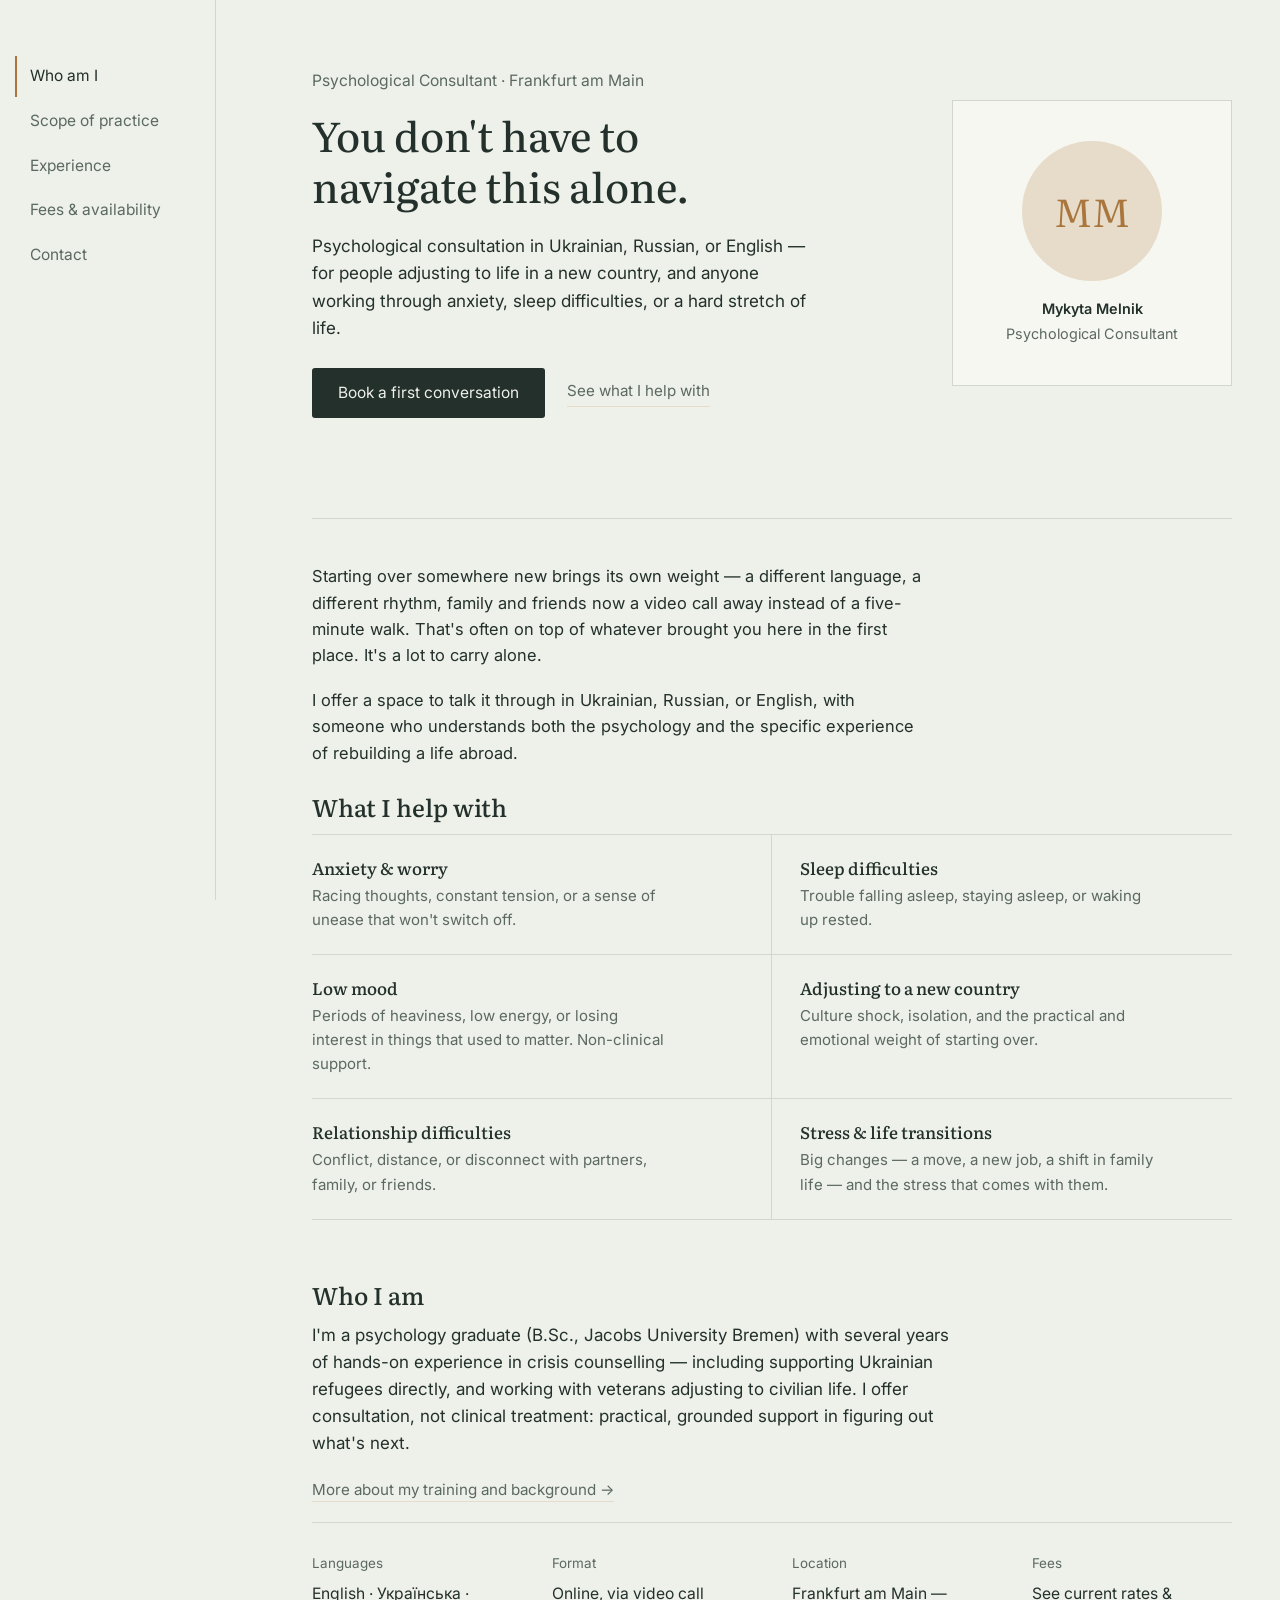
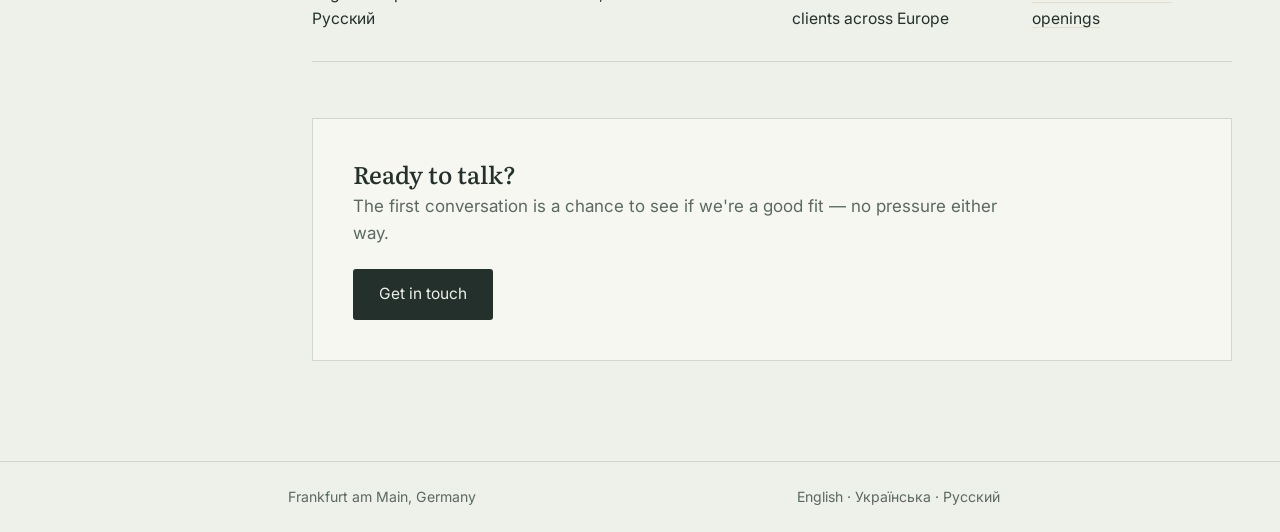
==== index.html @ dd7a92bf "Add files via upload" ====
<!DOCTYPE html>
<html lang="en">
<head>
<meta charset="UTF-8">
<meta name="viewport" content="width=device-width, initial-scale=1.0">
<title>Mykyta Melnik — Psychological Consultant</title>
<meta name="description" content="Mykyta Melnik, psychological consultant in Frankfurt am Main, offering consultation in Ukrainian, Russian, and English for people adjusting to life abroad, anxiety, sleep difficulties, low mood, and relationship challenges.">
<link rel="preconnect" href="https://fonts.googleapis.com">
<link href="https://fonts.googleapis.com/css2?family=Literata:wght@400;500;600&family=Inter:wght@400;500;600&display=swap&subset=cyrillic" rel="stylesheet">
<link rel="stylesheet" href="style.css">
</head>
<body>

<nav class="sidebar" aria-label="Main">
  <a href="index.html" aria-current="page">Who am I</a>
  <a href="scope.html">Scope of practice</a>
  <a href="experience.html">Experience</a>
  <a href="fees-availability.html">Fees &amp; availability</a>
  <a href="contact.html">Contact</a>
</nav>

<main>

  <section class="hero-section">
    <div class="hero-text">
      <p class="eyebrow">Psychological Consultant &middot; Frankfurt am Main</p>
      <h1>You don't have to navigate this alone.</h1>
      <p class="lede">Psychological consultation in Ukrainian, Russian, or English — for people adjusting to life in a new country, and anyone working through anxiety, sleep difficulties, or a hard stretch of life.</p>
      <div class="hero-cta-row">
        <a class="btn-primary" href="contact.html">Book a first conversation</a>
        <a class="link-quiet" href="scope.html">See what I help with</a>
      </div>
    </div>
    <div class="hero-visual">
      <div class="avatar-placeholder" aria-hidden="true">MM</div>
      <p class="visual-caption"><strong>Mykyta Melnik</strong>Psychological Consultant</p>
    </div>
  </section>

  <hr class="rule">

  <section class="bridge prose">
    <p>Starting over somewhere new brings its own weight — a different language, a different rhythm, family and friends now a video call away instead of a five-minute walk. That's often on top of whatever brought you here in the first place. It's a lot to carry alone.</p>
    <p>I offer a space to talk it through in Ukrainian, Russian, or English, with someone who understands both the psychology and the specific experience of rebuilding a life abroad.</p>
  </section>

  <h2>What I help with</h2>
  <div class="specialty-grid">
    <div class="specialty-item">
      <h3>Anxiety &amp; worry</h3>
      <p>Racing thoughts, constant tension, or a sense of unease that won't switch off.</p>
    </div>
    <div class="specialty-item">
      <h3>Sleep difficulties</h3>
      <p>Trouble falling asleep, staying asleep, or waking up rested.</p>
    </div>
    <div class="specialty-item">
      <h3>Low mood</h3>
      <p>Periods of heaviness, low energy, or losing interest in things that used to matter. Non-clinical support.</p>
    </div>
    <div class="specialty-item">
      <h3>Adjusting to a new country</h3>
      <p>Culture shock, isolation, and the practical and emotional weight of starting over.</p>
    </div>
    <div class="specialty-item">
      <h3>Relationship difficulties</h3>
      <p>Conflict, distance, or disconnect with partners, family, or friends.</p>
    </div>
    <div class="specialty-item">
      <h3>Stress &amp; life transitions</h3>
      <p>Big changes — a move, a new job, a shift in family life — and the stress that comes with them.</p>
    </div>
  </div>

  <section class="prose">
    <h2>Who I am</h2>
    <p>I'm a psychology graduate (B.Sc., Jacobs University Bremen) with several years of hands-on experience in crisis counselling — including supporting Ukrainian refugees directly, and working with veterans adjusting to civilian life. I offer consultation, not clinical treatment: practical, grounded support in figuring out what's next.</p>
    <p><a class="link-quiet" href="experience.html">More about my training and background &rarr;</a></p>
  </section>

  <div class="facts-strip">
    <div class="fact">
      <div class="fact-label">Languages</div>
      <div class="fact-value">English &middot; Українська &middot; Русский</div>
    </div>
    <div class="fact">
      <div class="fact-label">Format</div>
      <div class="fact-value">Online, via video call</div>
    </div>
    <div class="fact">
      <div class="fact-label">Location</div>
      <div class="fact-value">Frankfurt am Main — clients across Europe</div>
    </div>
    <div class="fact">
      <div class="fact-label">Fees</div>
      <div class="fact-value"><a href="fees-availability.html">See current rates &amp; openings</a></div>
    </div>
  </div>

  <div class="cta-banner">
    <div>
      <h2>Ready to talk?</h2>
      <p>The first conversation is a chance to see if we're a good fit — no pressure either way.</p>
    </div>
    <a class="btn-primary" href="contact.html">Get in touch</a>
  </div>

</main>

<footer class="site">
  <div class="wrap">
    <span>Frankfurt am Main, Germany</span>
    <span>English &middot; Українська &middot; Русский</span>
  </div>
</footer>

</body>
</html>
---- style.css ----
:root {
  --bg: #EEF0EA;
  --surface: #F7F7F2;
  --ink: #23302B;
  --ink-muted: #5B6961;
  --accent: #A9763D;
  --accent-soft: #E7DCC9;
  --rule: #D2D6CB;
  --max: 680px;
}

* { box-sizing: border-box; }

html { scroll-behavior: smooth; }

@media (prefers-reduced-motion: reduce) {
  html { scroll-behavior: auto; }
  * { animation: none !important; transition: none !important; }
}

body {
  margin: 0;
  background: var(--bg);
  color: var(--ink);
  font-family: 'Inter', -apple-system, BlinkMacSystemFont, sans-serif;
  font-size: 17px;
  line-height: 1.6;
  -webkit-font-smoothing: antialiased;
}

h1, h2, h3 {
  font-family: 'Literata', Georgia, serif;
  font-weight: 500;
  line-height: 1.25;
  margin: 0 0 0.5em;
  color: var(--ink);
}

h1 { font-size: 2.1rem; font-weight: 460; }
h2 { font-size: 1.5rem; }
h3 { font-size: 1.15rem; }

p { margin: 0 0 1.1em; max-width: 62ch; }

a {
  color: var(--accent);
  text-decoration: underline;
  text-decoration-color: var(--accent-soft);
  text-underline-offset: 3px;
}
a:hover { text-decoration-color: var(--accent); }

a:focus-visible, button:focus-visible, input:focus-visible, textarea:focus-visible {
  outline: 2px solid var(--accent);
  outline-offset: 3px;
}

.wrap {
  max-width: var(--max);
  margin: 0 auto;
  padding: 0 24px;
}

/* ---------- Sidebar navigation ---------- */

.sidebar {
  position: fixed;
  top: 0;
  left: 0;
  bottom: 0;
  width: 216px;
  padding: 56px 28px;
  border-right: 1px solid var(--rule);
  display: flex;
  flex-direction: column;
  gap: 4px;
  animation: sidebar-in 0.5s ease-out;
}

@keyframes sidebar-in {
  from { opacity: 0; transform: translateX(-6px); }
  to { opacity: 1; transform: translateX(0); }
}

.sidebar a {
  color: var(--ink-muted);
  text-decoration: none;
  font-size: 0.97rem;
  padding: 8px 0 8px 13px;
  margin-left: -13px;
  border-left: 2px solid transparent;
  transition: color 0.2s ease, border-color 0.2s ease, padding-left 0.2s ease;
}
.sidebar a:hover { color: var(--ink); padding-left: 17px; }
.sidebar a[aria-current="page"] { color: var(--ink); border-left-color: var(--accent); }

/* ---------- Page shell ---------- */

main {
  margin-left: 264px;
  max-width: 1040px;
  padding: 0 48px 64px;
}

.prose { max-width: 640px; }

@media (max-width: 780px) {
  .sidebar {
    position: static;
    width: auto;
    flex-direction: row;
    flex-wrap: wrap;
    gap: 2px 18px;
    border-right: none;
    border-bottom: 1px solid var(--rule);
    padding: 20px 24px;
    animation: none;
  }
  main { margin-left: 0; padding: 0 24px 48px; }
  footer.site .wrap { margin-left: 0; }
}

/* ---------- Avatar placeholder ---------- */

.avatar-placeholder {
  border-radius: 50%;
  background: var(--accent-soft);
  color: var(--accent);
  display: flex;
  align-items: center;
  justify-content: center;
  font-family: 'Literata', serif;
  flex-shrink: 0;
}

/* ---------- Hero (homepage) ---------- */

.hero-section {
  display: flex;
  gap: 56px;
  align-items: center;
  padding: 68px 0 60px;
  flex-wrap: wrap;
}
.hero-text { flex: 1 1 420px; min-width: 280px; }
.hero-text h1 { font-size: clamp(1.9rem, 3.2vw, 2.7rem); max-width: 17ch; }
.hero-text p.lede { font-size: 1.07rem; max-width: 46ch; }

.hero-visual {
  flex: 0 0 280px;
  display: flex;
  flex-direction: column;
  align-items: center;
  gap: 16px;
  background: var(--surface);
  border: 1px solid var(--rule);
  padding: 40px 24px;
}
.hero-visual .avatar-placeholder { width: 140px; height: 140px; font-size: 2.4rem; }
.hero-visual .visual-caption { text-align: center; font-size: 0.9rem; color: var(--ink-muted); margin: 0; }
.hero-visual .visual-caption strong { color: var(--ink); display: block; font-weight: 600; margin-bottom: 2px; }

.hero-cta-row { display: flex; gap: 22px; align-items: center; flex-wrap: wrap; margin-top: 26px; }

.eyebrow { color: var(--ink-muted); font-size: 0.98rem; margin: 0 0 16px; }
.location-line { color: var(--ink-muted); font-size: 0.95rem; margin: -6px 0 28px; }

@media (max-width: 780px) {
  .hero-section { padding: 36px 0 28px; gap: 32px; }
  .hero-visual { flex: 0 0 auto; width: 100%; max-width: 260px; margin: 0 auto; }
}

/* ---------- Buttons ---------- */

.btn-primary {
  display: inline-block;
  background: var(--ink);
  color: var(--bg);
  text-decoration: none;
  padding: 13px 26px;
  border-radius: 3px;
  font-size: 0.97rem;
  transition: background 0.2s ease;
}
.btn-primary:hover { background: var(--accent); }

.link-quiet {
  color: var(--ink-muted);
  text-decoration: none;
  font-size: 0.95rem;
  border-bottom: 1px solid var(--accent-soft);
  padding-bottom: 2px;
  transition: color 0.2s ease, border-color 0.2s ease;
}
.link-quiet:hover { color: var(--ink); border-color: var(--accent); }

/* ---------- Sections ---------- */

hr.rule { border: none; border-top: 1px solid var(--rule); margin: 40px 0; }

.bridge { padding: 4px 0 8px; }
.bridge p { font-size: 1.03rem; }

.specialty-grid {
  display: grid;
  grid-template-columns: repeat(2, 1fr);
  border-top: 1px solid var(--rule);
  margin: 12px 0 60px;
}
.specialty-item {
  padding: 22px 28px 22px 0;
  border-bottom: 1px solid var(--rule);
}
.specialty-item:nth-child(odd) { border-right: 1px solid var(--rule); padding-right: 28px; }
.specialty-item:nth-child(even) { padding-left: 28px; }
.specialty-item h3 { font-size: 1.05rem; margin-bottom: 6px; }
.specialty-item p { font-size: 0.94rem; color: var(--ink-muted); margin-bottom: 0; max-width: 40ch; }

@media (max-width: 640px) {
  .specialty-grid { grid-template-columns: 1fr; }
  .specialty-item:nth-child(odd) { border-right: none; padding-right: 0; }
  .specialty-item:nth-child(even) { padding-left: 0; }
}

.facts-strip {
  display: flex;
  gap: 40px;
  flex-wrap: wrap;
  padding: 30px 0;
  border-top: 1px solid var(--rule);
  border-bottom: 1px solid var(--rule);
  margin: 8px 0 56px;
}
.facts-strip .fact { flex: 1 1 160px; }
.facts-strip .fact-label { color: var(--ink-muted); font-size: 0.84rem; margin-bottom: 6px; }
.facts-strip .fact-value { font-size: 0.98rem; }
.facts-strip .fact-value a { color: var(--ink); text-decoration-color: var(--accent-soft); }

.cta-banner {
  background: var(--surface);
  border: 1px solid var(--rule);
  padding: 40px;
  margin: 8px 0 16px;
  display: flex;
  justify-content: space-between;
  align-items: center;
  flex-wrap: wrap;
  gap: 22px;
}
.cta-banner h2 { margin-bottom: 4px; }
.cta-banner p { margin-bottom: 0; color: var(--ink-muted); }

@media (max-width: 560px) {
  .specialty-item, .specialty-item:nth-child(odd), .specialty-item:nth-child(even) { padding: 18px 0; }
  .cta-banner { padding: 28px; }
}

/* ---------- Lists ---------- */

ul.plain, ol.plain { padding-left: 0; list-style: none; margin: 0 0 1.1em; }
ul.plain li, ol.plain li { padding-left: 1.1em; position: relative; margin-bottom: 0.55em; }
ul.plain li::before { content: "\2013"; position: absolute; left: 0; color: var(--accent); }

.explore-list { margin: 0; padding: 0; list-style: none; max-width: 640px; }
.explore-list li { border-top: 1px solid var(--rule); }
.explore-list li:last-child { border-bottom: 1px solid var(--rule); }
.explore-list a {
  display: flex; justify-content: space-between; align-items: baseline;
  gap: 16px; padding: 16px 2px; text-decoration: none; color: var(--ink);
}
.explore-list a:hover .explore-title { text-decoration: underline; text-decoration-color: var(--accent); }
.explore-title { font-family: 'Literata', serif; font-size: 1.05rem; }
.explore-desc { color: var(--ink-muted); font-size: 0.92rem; text-align: right; }

/* ---------- Entries (experience page) ---------- */

.entry { margin-bottom: 34px; max-width: 640px; }
.entry .role { font-weight: 600; margin-bottom: 2px; }
.entry .org-dates { color: var(--ink-muted); font-size: 0.92rem; margin-bottom: 10px; }

/* ---------- Note box ---------- */

.note-box { background: var(--surface); border-left: 3px solid var(--accent); padding: 18px 22px; margin: 28px 0; max-width: 640px; }
.note-box p:last-child { margin-bottom: 0; }

.placeholder-tag {
  display: inline-block; font-size: 0.78rem; color: var(--accent);
  border: 1px solid var(--accent-soft); border-radius: 3px; padding: 1px 7px;
  margin-left: 8px; vertical-align: middle;
}

/* ---------- Contact form ---------- */

form.contact-form { margin-top: 24px; display: flex; flex-direction: column; gap: 16px; max-width: 440px; }
form.contact-form label { display: flex; flex-direction: column; gap: 6px; font-size: 0.92rem; color: var(--ink-muted); }
form.contact-form input, form.contact-form textarea {
  font: inherit; color: var(--ink); background: var(--surface);
  border: 1px solid var(--rule); border-radius: 3px; padding: 10px 12px;
}
form.contact-form textarea { resize: vertical; min-height: 120px; }

button.submit {
  align-self: flex-start; font: inherit; font-size: 0.95rem;
  background: var(--ink); color: var(--bg); border: none; border-radius: 3px;
  padding: 11px 22px; cursor: pointer; transition: background 0.2s ease;
}
button.submit:hover { background: var(--accent); }

/* ---------- Next-step link (page-to-page flow) ---------- */

.next-step {
  display: flex; justify-content: space-between; align-items: center;
  border-top: 1px solid var(--rule); border-bottom: 1px solid var(--rule);
  padding: 20px 2px; margin: 48px 0 8px; max-width: 640px;
  text-decoration: none; color: var(--ink);
  transition: padding 0.2s ease;
}
.next-step:hover { padding-left: 6px; }
.next-step .next-copy { display: flex; flex-direction: column; }
.next-step .next-label { color: var(--ink-muted); font-size: 0.83rem; margin-bottom: 4px; }
.next-step .next-title { font-family: 'Literata', serif; font-size: 1.05rem; }
.next-step .next-arrow { color: var(--accent); font-size: 1.3rem; flex-shrink: 0; margin-left: 16px; }

/* ---------- Footer ---------- */

footer.site { border-top: 1px solid var(--rule); margin-top: 20px; }
footer.site .wrap {
  max-width: 760px; margin-left: 264px; padding: 24px;
  color: var(--ink-muted); font-size: 0.88rem;
  display: flex; justify-content: space-between; flex-wrap: wrap; gap: 8px 24px;
}

@media (max-width: 560px) {
  h1 { font-size: 1.7rem; }
  .explore-list a { flex-direction: column; gap: 2px; }
  .explore-desc { text-align: left; }
}
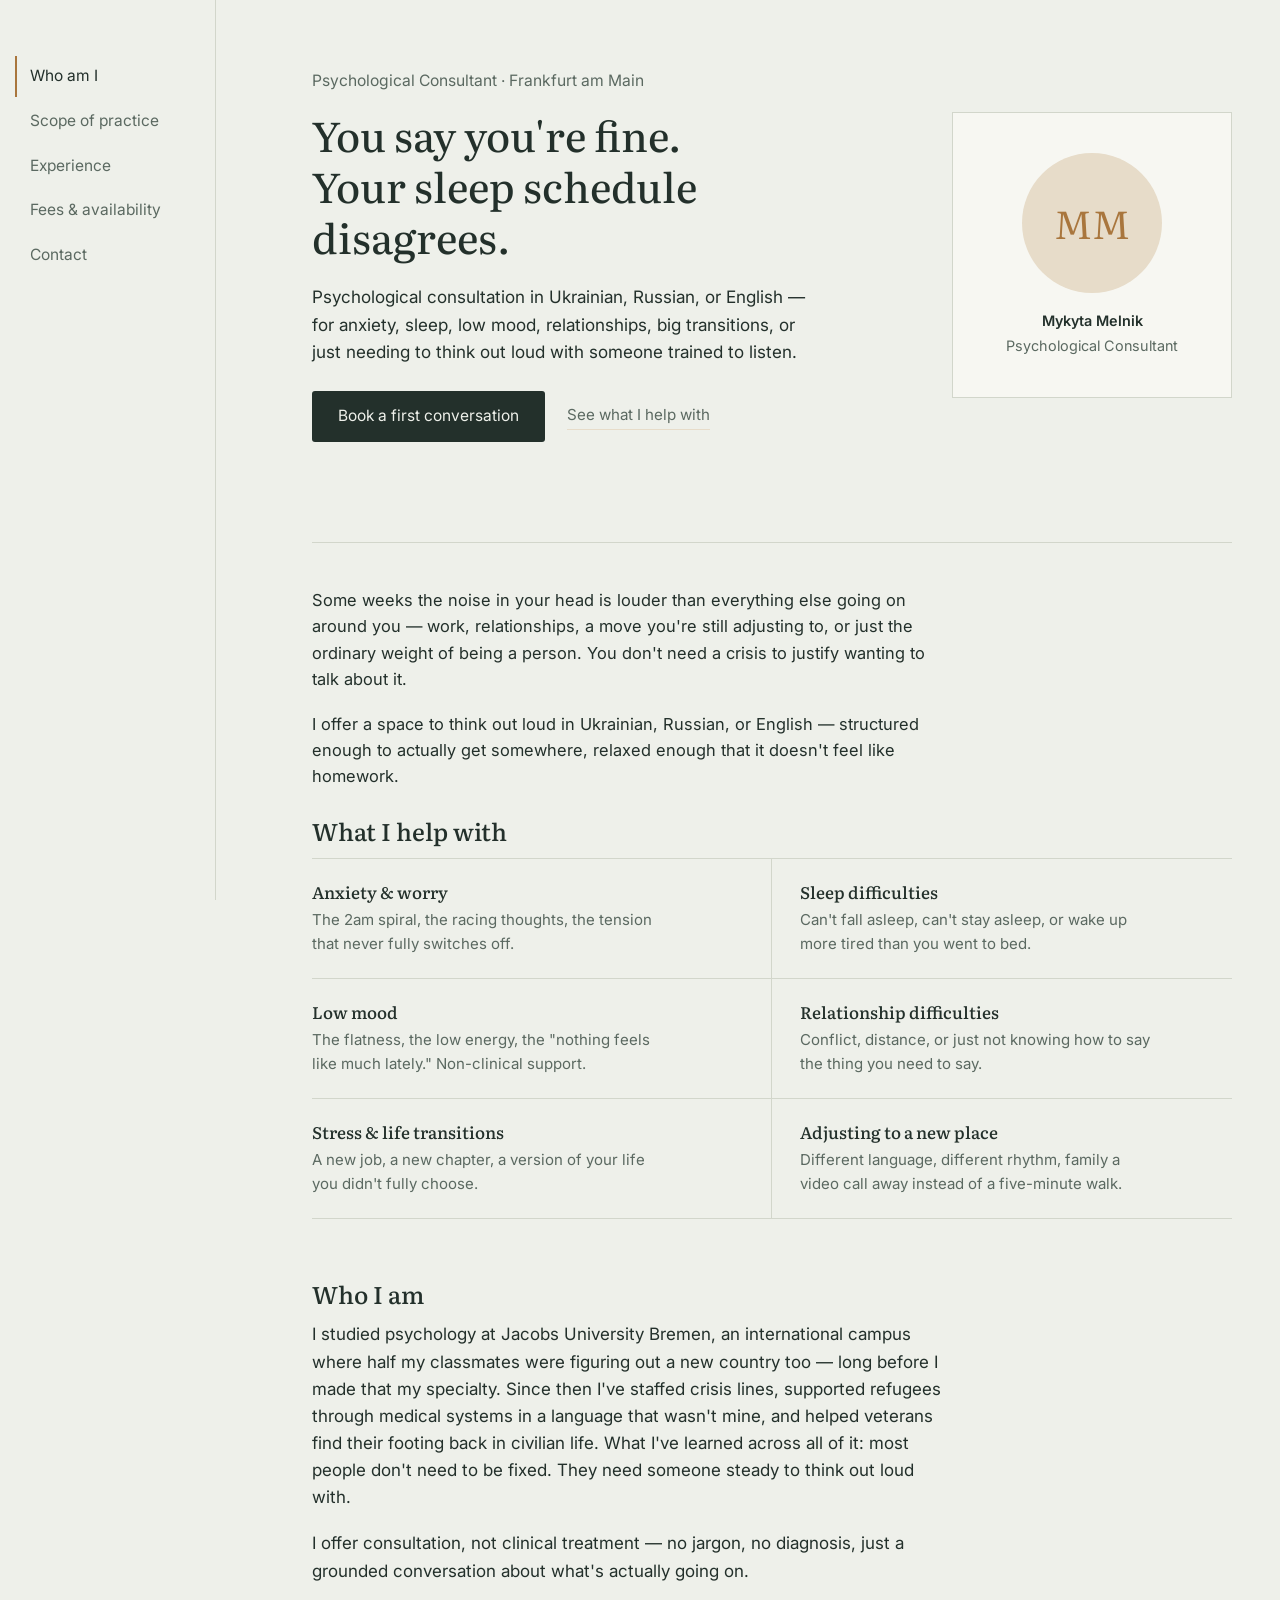
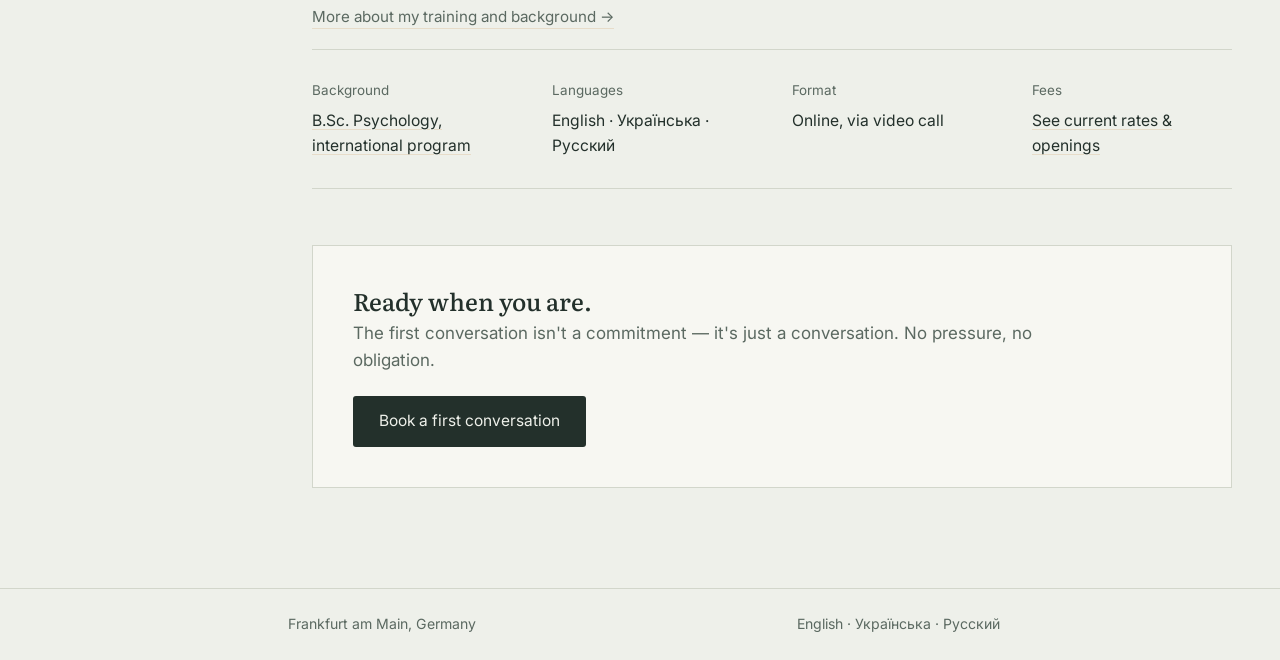
==== commit 607dab42: "Add files via upload" ====
--- a/index.html
+++ b/index.html
@@ -4,7 +4,7 @@
 <meta charset="UTF-8">
 <meta name="viewport" content="width=device-width, initial-scale=1.0">
 <title>Mykyta Melnik — Psychological Consultant</title>
-<meta name="description" content="Mykyta Melnik, psychological consultant in Frankfurt am Main, offering consultation in Ukrainian, Russian, and English for people adjusting to life abroad, anxiety, sleep difficulties, low mood, and relationship challenges.">
+<meta name="description" content="Mykyta Melnik, psychological consultant in Frankfurt am Main, offering consultation in Ukrainian, Russian, and English for anxiety, sleep difficulties, low mood, relationship challenges, and life transitions.">
 <link rel="preconnect" href="https://fonts.googleapis.com">
 <link href="https://fonts.googleapis.com/css2?family=Literata:wght@400;500;600&family=Inter:wght@400;500;600&display=swap&subset=cyrillic" rel="stylesheet">
 <link rel="stylesheet" href="style.css">
@@ -24,8 +24,8 @@
   <section class="hero-section">
     <div class="hero-text">
       <p class="eyebrow">Psychological Consultant &middot; Frankfurt am Main</p>
-      <h1>You don't have to navigate this alone.</h1>
-      <p class="lede">Psychological consultation in Ukrainian, Russian, or English — for people adjusting to life in a new country, and anyone working through anxiety, sleep difficulties, or a hard stretch of life.</p>
+      <h1>You say you're fine. Your sleep schedule disagrees.</h1>
+      <p class="lede">Psychological consultation in Ukrainian, Russian, or English — for anxiety, sleep, low mood, relationships, big transitions, or just needing to think out loud with someone trained to listen.</p>
       <div class="hero-cta-row">
         <a class="btn-primary" href="contact.html">Book a first conversation</a>
         <a class="link-quiet" href="scope.html">See what I help with</a>
@@ -40,45 +40,50 @@
   <hr class="rule">
 
   <section class="bridge prose">
-    <p>Starting over somewhere new brings its own weight — a different language, a different rhythm, family and friends now a video call away instead of a five-minute walk. That's often on top of whatever brought you here in the first place. It's a lot to carry alone.</p>
-    <p>I offer a space to talk it through in Ukrainian, Russian, or English, with someone who understands both the psychology and the specific experience of rebuilding a life abroad.</p>
+    <p>Some weeks the noise in your head is louder than everything else going on around you — work, relationships, a move you're still adjusting to, or just the ordinary weight of being a person. You don't need a crisis to justify wanting to talk about it.</p>
+    <p>I offer a space to think out loud in Ukrainian, Russian, or English — structured enough to actually get somewhere, relaxed enough that it doesn't feel like homework.</p>
   </section>
 
   <h2>What I help with</h2>
   <div class="specialty-grid">
     <div class="specialty-item">
       <h3>Anxiety &amp; worry</h3>
-      <p>Racing thoughts, constant tension, or a sense of unease that won't switch off.</p>
+      <p>The 2am spiral, the racing thoughts, the tension that never fully switches off.</p>
     </div>
     <div class="specialty-item">
       <h3>Sleep difficulties</h3>
-      <p>Trouble falling asleep, staying asleep, or waking up rested.</p>
+      <p>Can't fall asleep, can't stay asleep, or wake up more tired than you went to bed.</p>
     </div>
     <div class="specialty-item">
       <h3>Low mood</h3>
-      <p>Periods of heaviness, low energy, or losing interest in things that used to matter. Non-clinical support.</p>
-    </div>
-    <div class="specialty-item">
-      <h3>Adjusting to a new country</h3>
-      <p>Culture shock, isolation, and the practical and emotional weight of starting over.</p>
+      <p>The flatness, the low energy, the "nothing feels like much lately." Non-clinical support.</p>
     </div>
     <div class="specialty-item">
       <h3>Relationship difficulties</h3>
-      <p>Conflict, distance, or disconnect with partners, family, or friends.</p>
+      <p>Conflict, distance, or just not knowing how to say the thing you need to say.</p>
     </div>
     <div class="specialty-item">
       <h3>Stress &amp; life transitions</h3>
-      <p>Big changes — a move, a new job, a shift in family life — and the stress that comes with them.</p>
+      <p>A new job, a new chapter, a version of your life you didn't fully choose.</p>
+    </div>
+    <div class="specialty-item">
+      <h3>Adjusting to a new place</h3>
+      <p>Different language, different rhythm, family a video call away instead of a five-minute walk.</p>
     </div>
   </div>
 
   <section class="prose">
     <h2>Who I am</h2>
-    <p>I'm a psychology graduate (B.Sc., Jacobs University Bremen) with several years of hands-on experience in crisis counselling — including supporting Ukrainian refugees directly, and working with veterans adjusting to civilian life. I offer consultation, not clinical treatment: practical, grounded support in figuring out what's next.</p>
+    <p>I studied psychology at Jacobs University Bremen, an international campus where half my classmates were figuring out a new country too — long before I made that my specialty. Since then I've staffed crisis lines, supported refugees through medical systems in a language that wasn't mine, and helped veterans find their footing back in civilian life. What I've learned across all of it: most people don't need to be fixed. They need someone steady to think out loud with.</p>
+    <p>I offer consultation, not clinical treatment — no jargon, no diagnosis, just a grounded conversation about what's actually going on.</p>
     <p><a class="link-quiet" href="experience.html">More about my training and background &rarr;</a></p>
   </section>
 
   <div class="facts-strip">
+    <div class="fact">
+      <div class="fact-label">Background</div>
+      <div class="fact-value"><a href="experience.html">B.Sc. Psychology, international program</a></div>
+    </div>
     <div class="fact">
       <div class="fact-label">Languages</div>
       <div class="fact-value">English &middot; Українська &middot; Русский</div>
@@ -88,10 +93,6 @@
       <div class="fact-value">Online, via video call</div>
     </div>
     <div class="fact">
-      <div class="fact-label">Location</div>
-      <div class="fact-value">Frankfurt am Main — clients across Europe</div>
-    </div>
-    <div class="fact">
       <div class="fact-label">Fees</div>
       <div class="fact-value"><a href="fees-availability.html">See current rates &amp; openings</a></div>
     </div>
@@ -99,10 +100,10 @@
 
   <div class="cta-banner">
     <div>
-      <h2>Ready to talk?</h2>
-      <p>The first conversation is a chance to see if we're a good fit — no pressure either way.</p>
+      <h2>Ready when you are.</h2>
+      <p>The first conversation isn't a commitment — it's just a conversation. No pressure, no obligation.</p>
     </div>
-    <a class="btn-primary" href="contact.html">Get in touch</a>
+    <a class="btn-primary" href="contact.html">Book a first conversation</a>
   </div>
 
 </main>
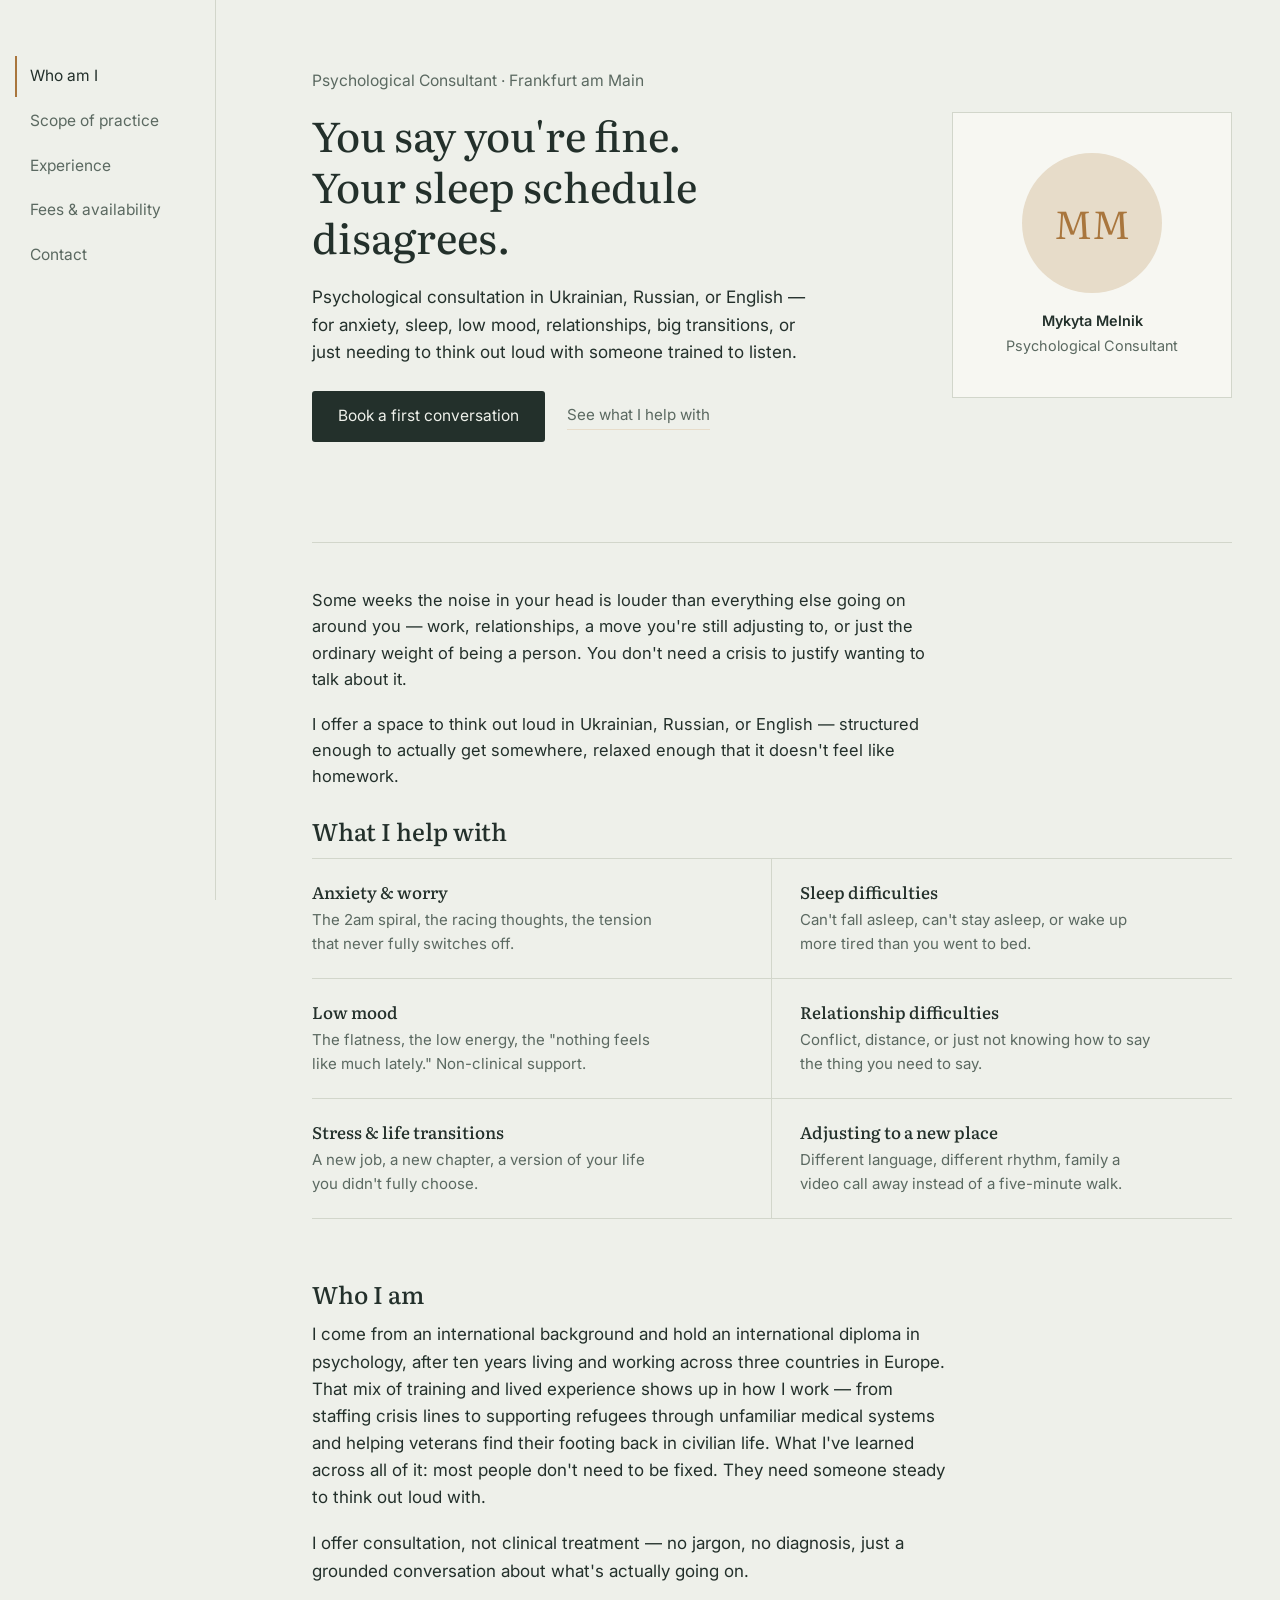
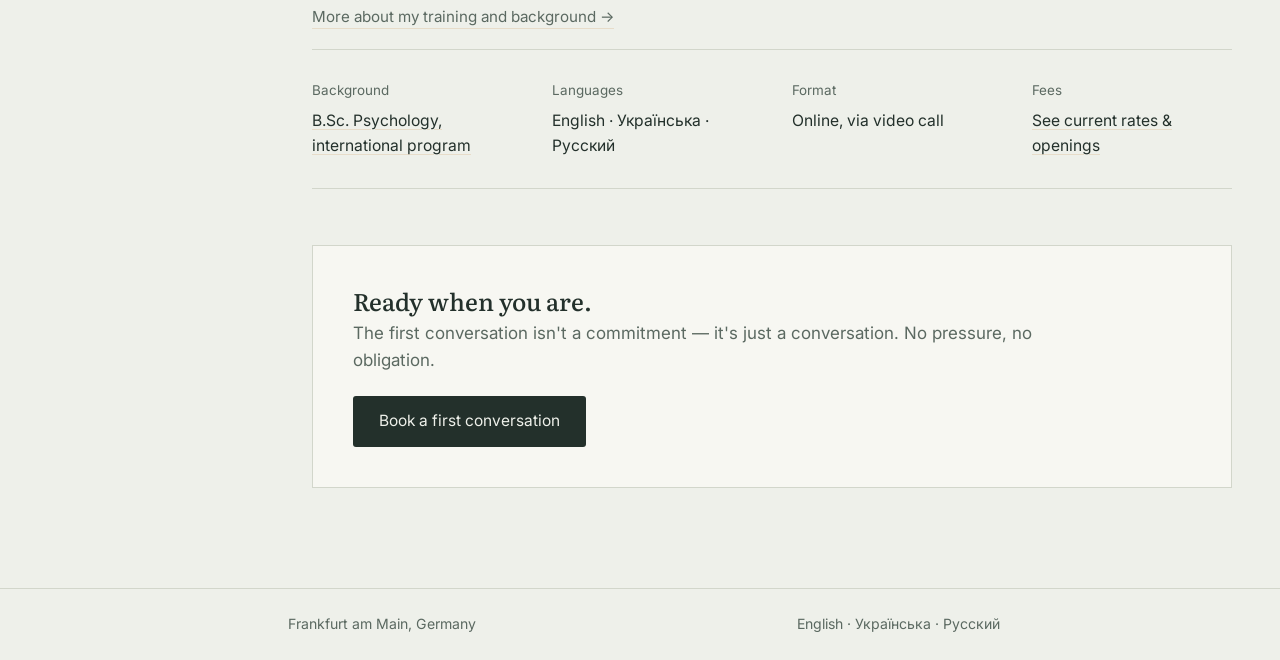
==== commit 984c2221: "Add files via upload" ====
--- a/index.html
+++ b/index.html
@@ -74,7 +74,7 @@
 
   <section class="prose">
     <h2>Who I am</h2>
-    <p>I studied psychology at Jacobs University Bremen, an international campus where half my classmates were figuring out a new country too — long before I made that my specialty. Since then I've staffed crisis lines, supported refugees through medical systems in a language that wasn't mine, and helped veterans find their footing back in civilian life. What I've learned across all of it: most people don't need to be fixed. They need someone steady to think out loud with.</p>
+    <p>I come from an international background and hold an international diploma in psychology, after ten years living and working across three countries in Europe. That mix of training and lived experience shows up in how I work — from staffing crisis lines to supporting refugees through unfamiliar medical systems and helping veterans find their footing back in civilian life. What I've learned across all of it: most people don't need to be fixed. They need someone steady to think out loud with.</p>
     <p>I offer consultation, not clinical treatment — no jargon, no diagnosis, just a grounded conversation about what's actually going on.</p>
     <p><a class="link-quiet" href="experience.html">More about my training and background &rarr;</a></p>
   </section>
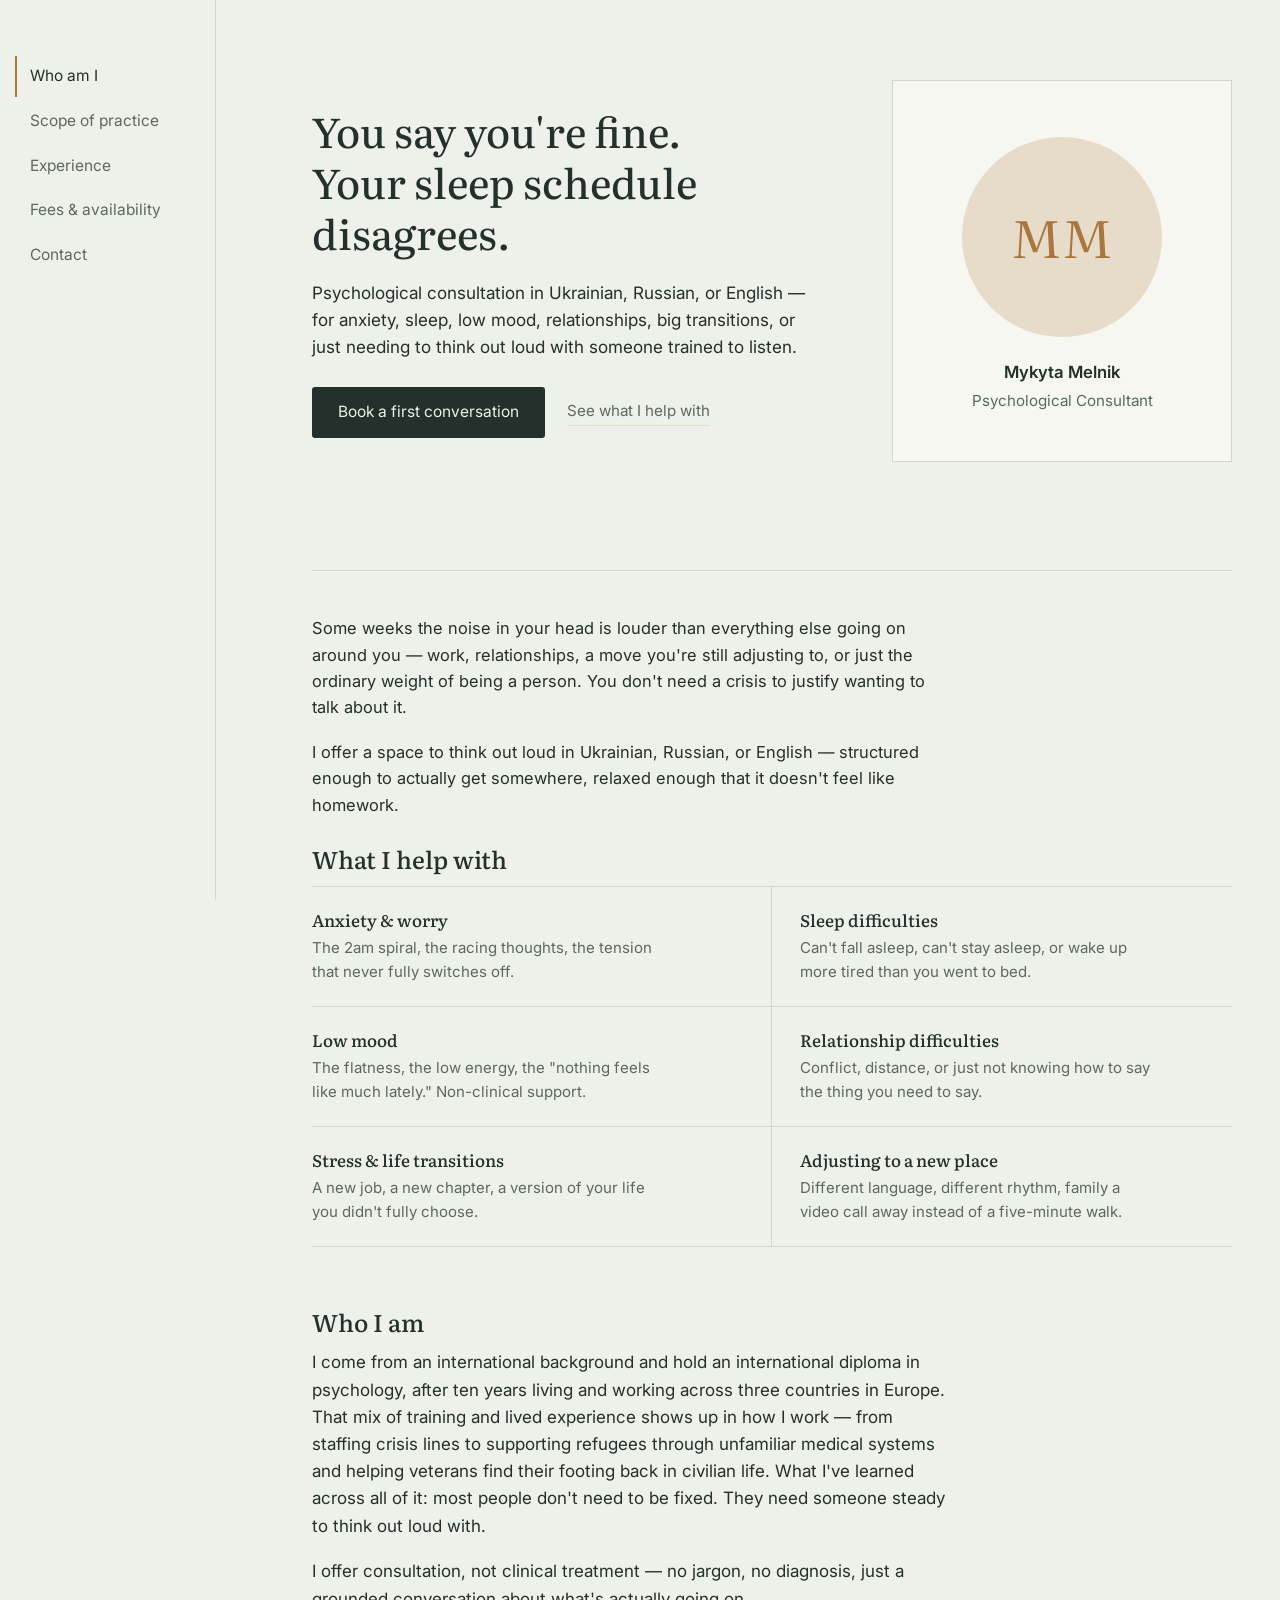
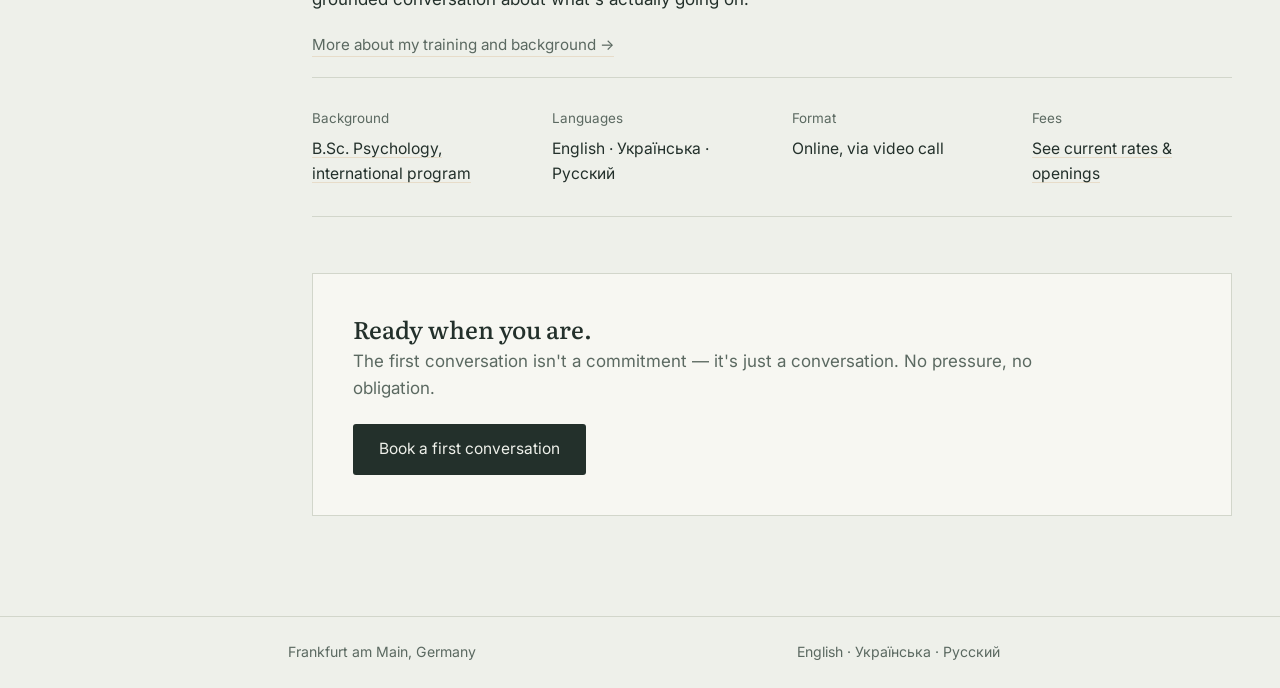
==== commit c26b860a: "Add files via upload" ====
--- a/index.html
+++ b/index.html
@@ -23,7 +23,6 @@
 
   <section class="hero-section">
     <div class="hero-text">
-      <p class="eyebrow">Psychological Consultant &middot; Frankfurt am Main</p>
       <h1>You say you're fine. Your sleep schedule disagrees.</h1>
       <p class="lede">Psychological consultation in Ukrainian, Russian, or English — for anxiety, sleep, low mood, relationships, big transitions, or just needing to think out loud with someone trained to listen.</p>
       <div class="hero-cta-row">
--- a/style.css
+++ b/style.css
@@ -137,37 +137,37 @@
 
 .hero-section {
   display: flex;
-  gap: 56px;
+  gap: 64px;
   align-items: center;
-  padding: 68px 0 60px;
+  padding: 80px 0 68px;
   flex-wrap: wrap;
 }
-.hero-text { flex: 1 1 420px; min-width: 280px; }
+.hero-text { flex: 1 1 400px; min-width: 280px; }
 .hero-text h1 { font-size: clamp(1.9rem, 3.2vw, 2.7rem); max-width: 17ch; }
 .hero-text p.lede { font-size: 1.07rem; max-width: 46ch; }
 
 .hero-visual {
-  flex: 0 0 280px;
+  flex: 0 0 340px;
   display: flex;
   flex-direction: column;
   align-items: center;
-  gap: 16px;
+  gap: 22px;
   background: var(--surface);
   border: 1px solid var(--rule);
-  padding: 40px 24px;
-}
-.hero-visual .avatar-placeholder { width: 140px; height: 140px; font-size: 2.4rem; }
-.hero-visual .visual-caption { text-align: center; font-size: 0.9rem; color: var(--ink-muted); margin: 0; }
-.hero-visual .visual-caption strong { color: var(--ink); display: block; font-weight: 600; margin-bottom: 2px; }
+  padding: 56px 32px 48px;
+}
+.hero-visual .avatar-placeholder { width: 200px; height: 200px; font-size: 3.2rem; }
+.hero-visual .visual-caption { text-align: center; font-size: 0.95rem; color: var(--ink-muted); margin: 0; }
+.hero-visual .visual-caption strong { color: var(--ink); display: block; font-weight: 600; font-size: 1.05rem; margin-bottom: 3px; }
 
 .hero-cta-row { display: flex; gap: 22px; align-items: center; flex-wrap: wrap; margin-top: 26px; }
 
-.eyebrow { color: var(--ink-muted); font-size: 0.98rem; margin: 0 0 16px; }
 .location-line { color: var(--ink-muted); font-size: 0.95rem; margin: -6px 0 28px; }
 
 @media (max-width: 780px) {
   .hero-section { padding: 36px 0 28px; gap: 32px; }
-  .hero-visual { flex: 0 0 auto; width: 100%; max-width: 260px; margin: 0 auto; }
+  .hero-visual { flex: 0 0 auto; width: 100%; max-width: 300px; margin: 0 auto; padding: 40px 24px 36px; }
+  .hero-visual .avatar-placeholder { width: 168px; height: 168px; font-size: 2.8rem; }
 }
 
 /* ---------- Buttons ---------- */
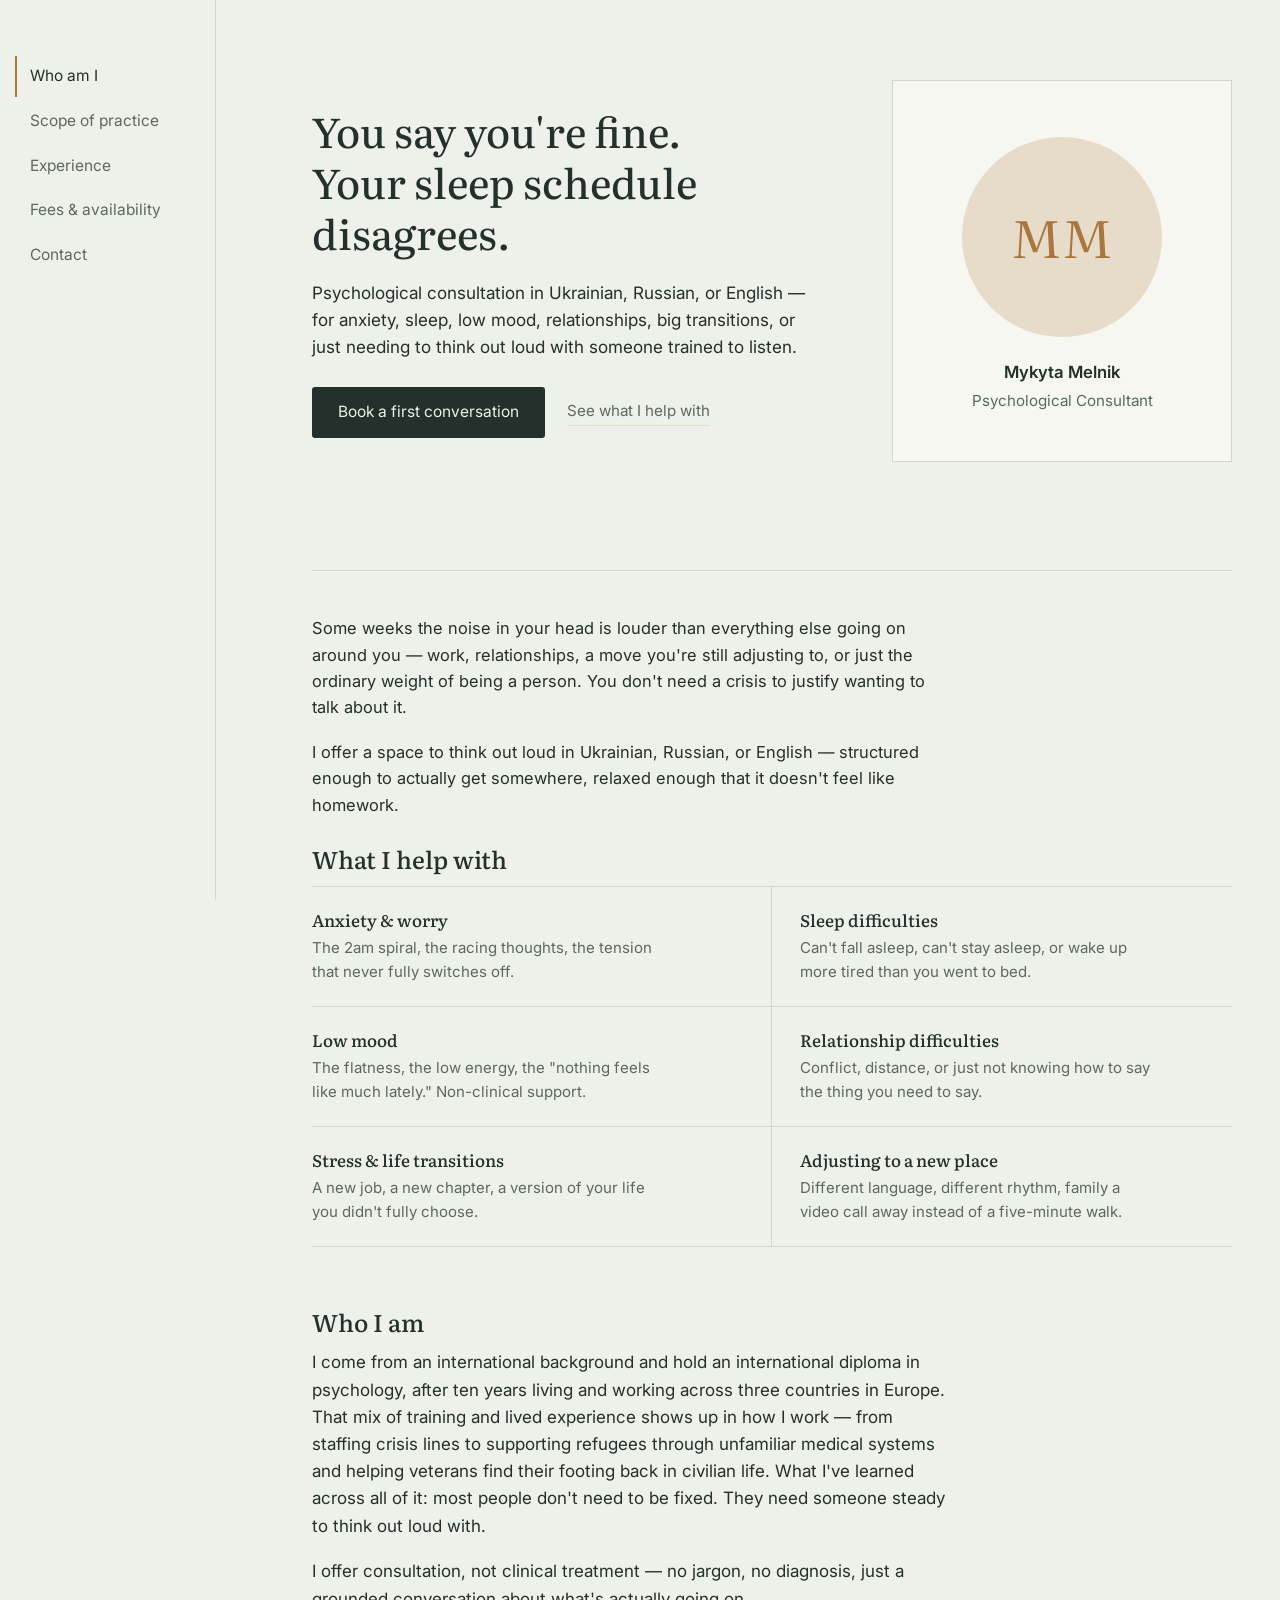
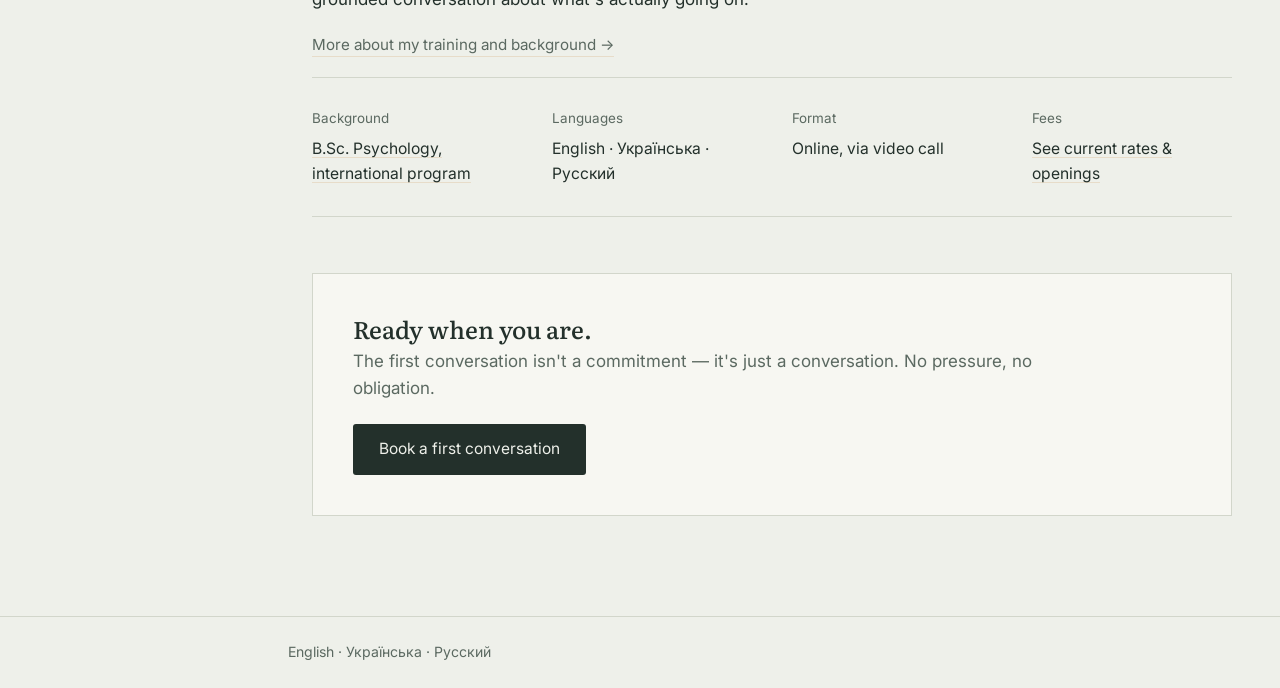
==== commit e5d2ddff: "Add files via upload" ====
--- a/index.html
+++ b/index.html
@@ -4,7 +4,7 @@
 <meta charset="UTF-8">
 <meta name="viewport" content="width=device-width, initial-scale=1.0">
 <title>Mykyta Melnik — Psychological Consultant</title>
-<meta name="description" content="Mykyta Melnik, psychological consultant in Frankfurt am Main, offering consultation in Ukrainian, Russian, and English for anxiety, sleep difficulties, low mood, relationship challenges, and life transitions.">
+<meta name="description" content="Mykyta Melnik, psychological consultant, offering consultation in Ukrainian, Russian, and English for anxiety, sleep difficulties, low mood, relationship challenges, and life transitions.">
 <link rel="preconnect" href="https://fonts.googleapis.com">
 <link href="https://fonts.googleapis.com/css2?family=Literata:wght@400;500;600&family=Inter:wght@400;500;600&display=swap&subset=cyrillic" rel="stylesheet">
 <link rel="stylesheet" href="style.css">
@@ -109,7 +109,6 @@
 
 <footer class="site">
   <div class="wrap">
-    <span>Frankfurt am Main, Germany</span>
     <span>English &middot; Українська &middot; Русский</span>
   </div>
 </footer>
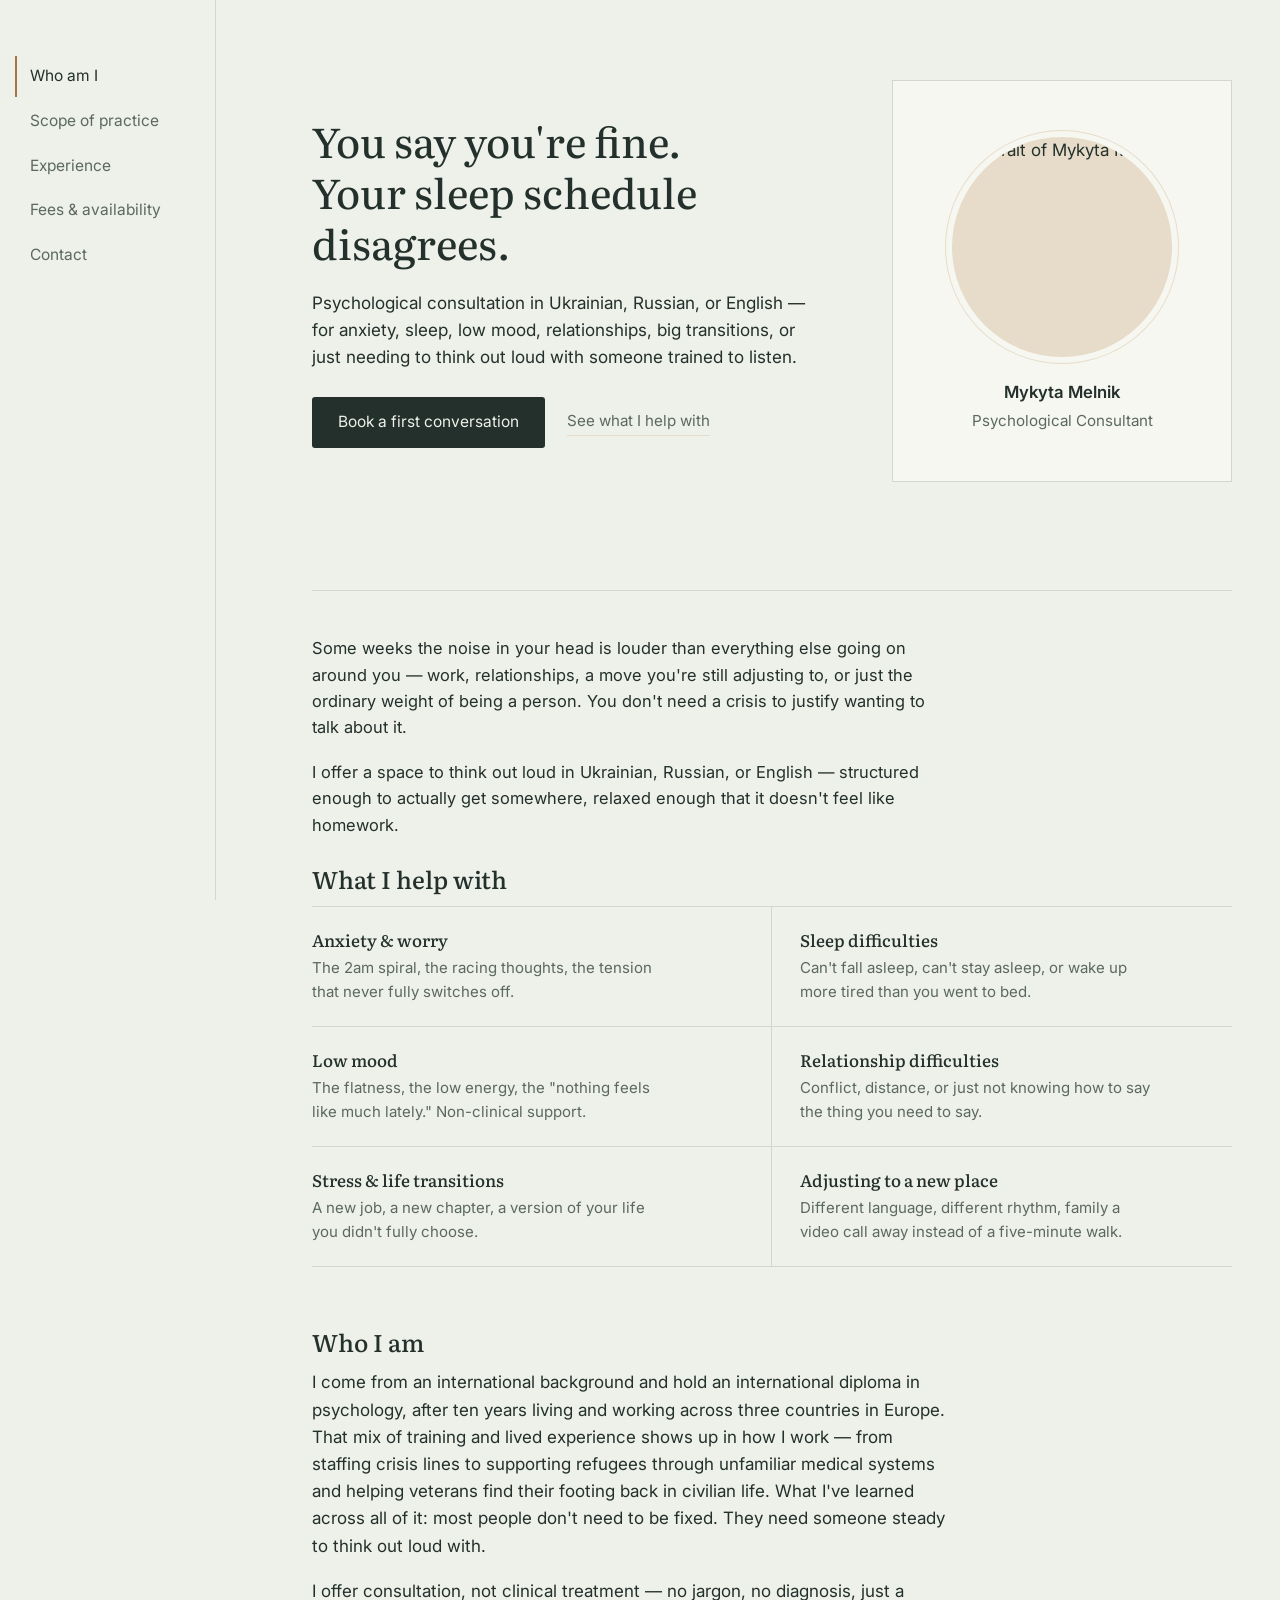
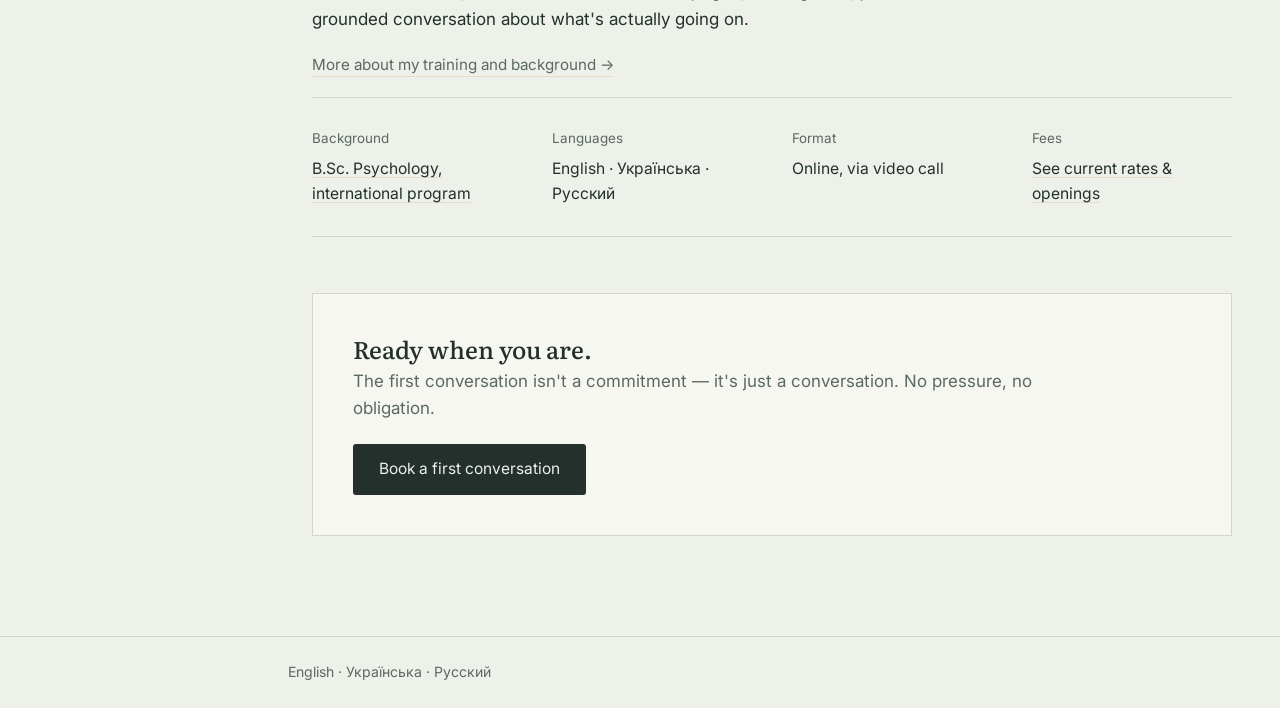
==== commit da1fd1cf: "Add files via upload" ====
--- a/index.html
+++ b/index.html
@@ -31,7 +31,7 @@
       </div>
     </div>
     <div class="hero-visual">
-      <div class="avatar-placeholder" aria-hidden="true">MM</div>
+      <img class="portrait" src="photo.jpg" width="440" height="440" alt="Portrait of Mykyta Melnik" fetchpriority="high">
       <p class="visual-caption"><strong>Mykyta Melnik</strong>Psychological Consultant</p>
     </div>
   </section>
--- a/style.css
+++ b/style.css
@@ -133,6 +133,19 @@
   flex-shrink: 0;
 }
 
+/* ---------- Portrait photo ---------- */
+
+.portrait {
+  display: block;
+  width: 220px;
+  height: 220px;
+  border-radius: 50%;
+  object-fit: cover;
+  object-position: center 25%;
+  background: var(--accent-soft);
+  box-shadow: 0 0 0 6px var(--surface), 0 0 0 7px var(--accent-soft);
+}
+
 /* ---------- Hero (homepage) ---------- */
 
 .hero-section {
@@ -168,6 +181,7 @@
   .hero-section { padding: 36px 0 28px; gap: 32px; }
   .hero-visual { flex: 0 0 auto; width: 100%; max-width: 300px; margin: 0 auto; padding: 40px 24px 36px; }
   .hero-visual .avatar-placeholder { width: 168px; height: 168px; font-size: 2.8rem; }
+  .portrait { width: 180px; height: 180px; }
 }
 
 /* ---------- Buttons ---------- */
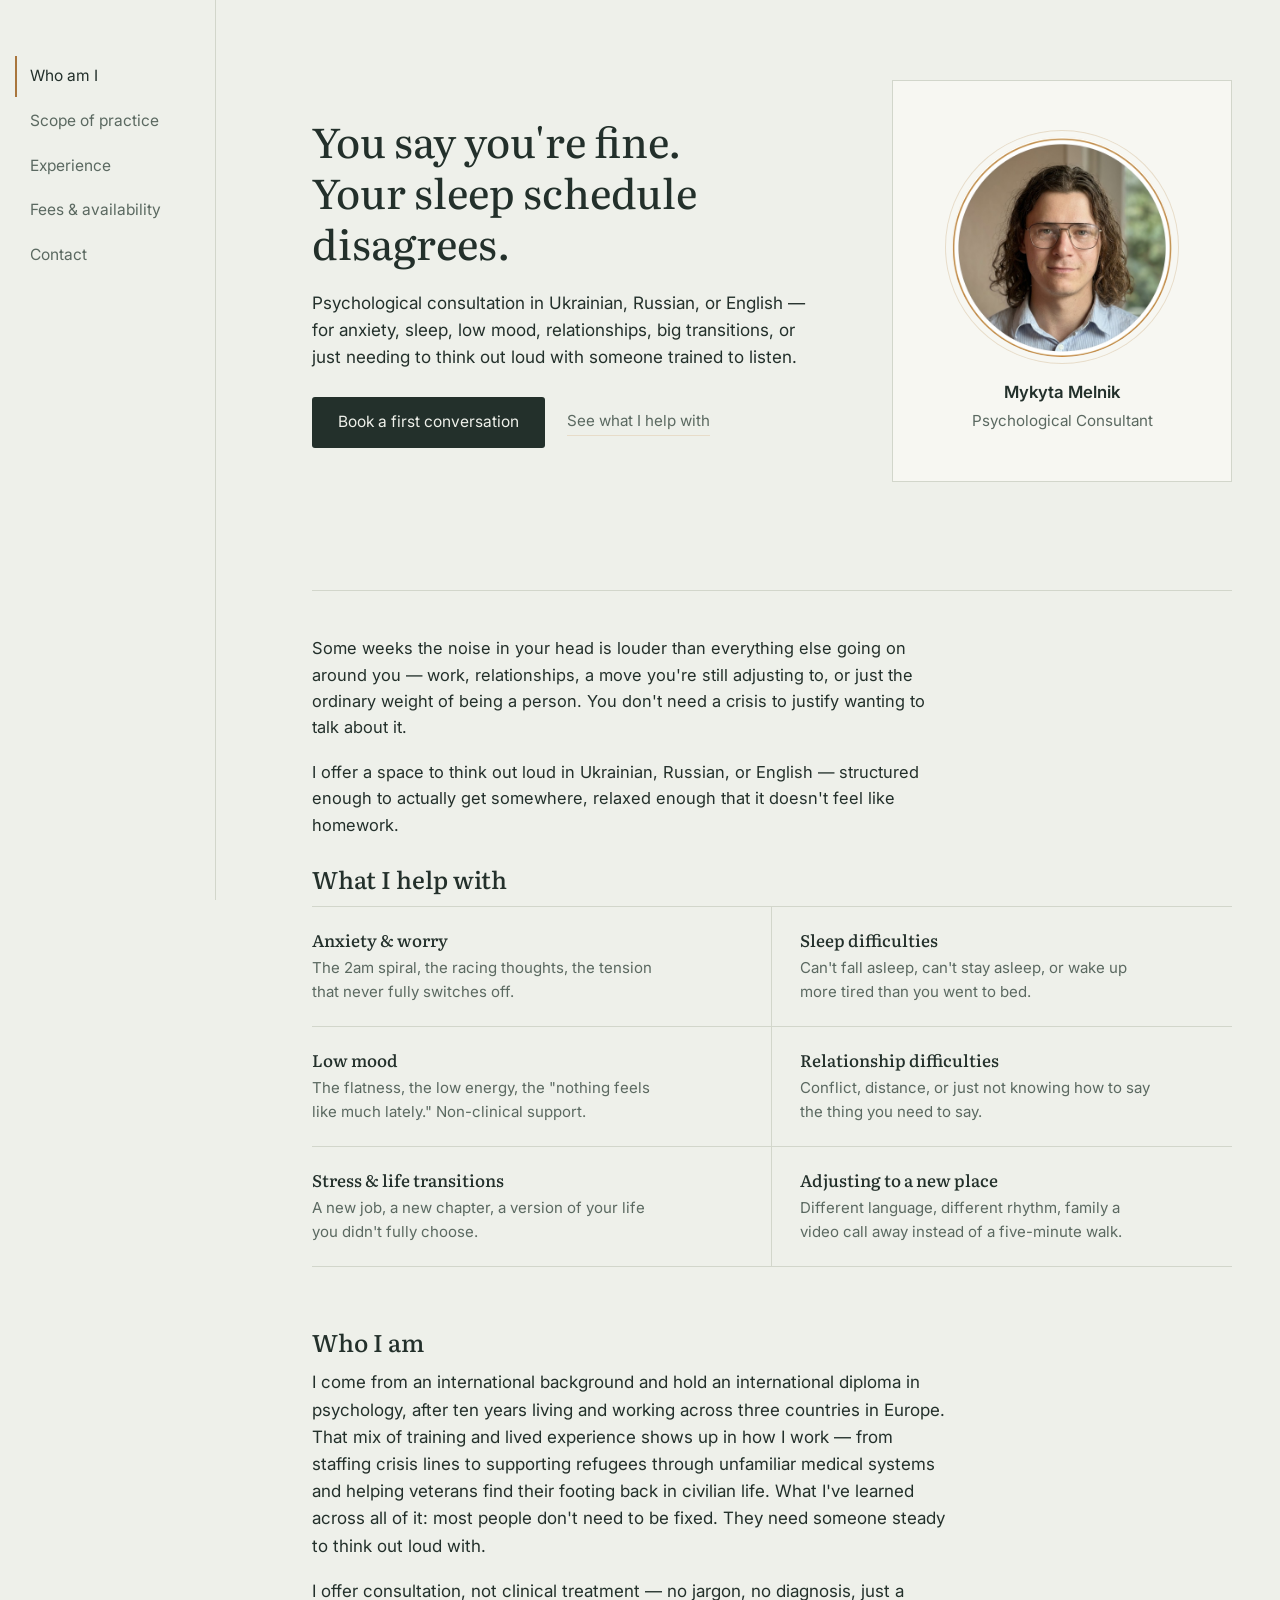
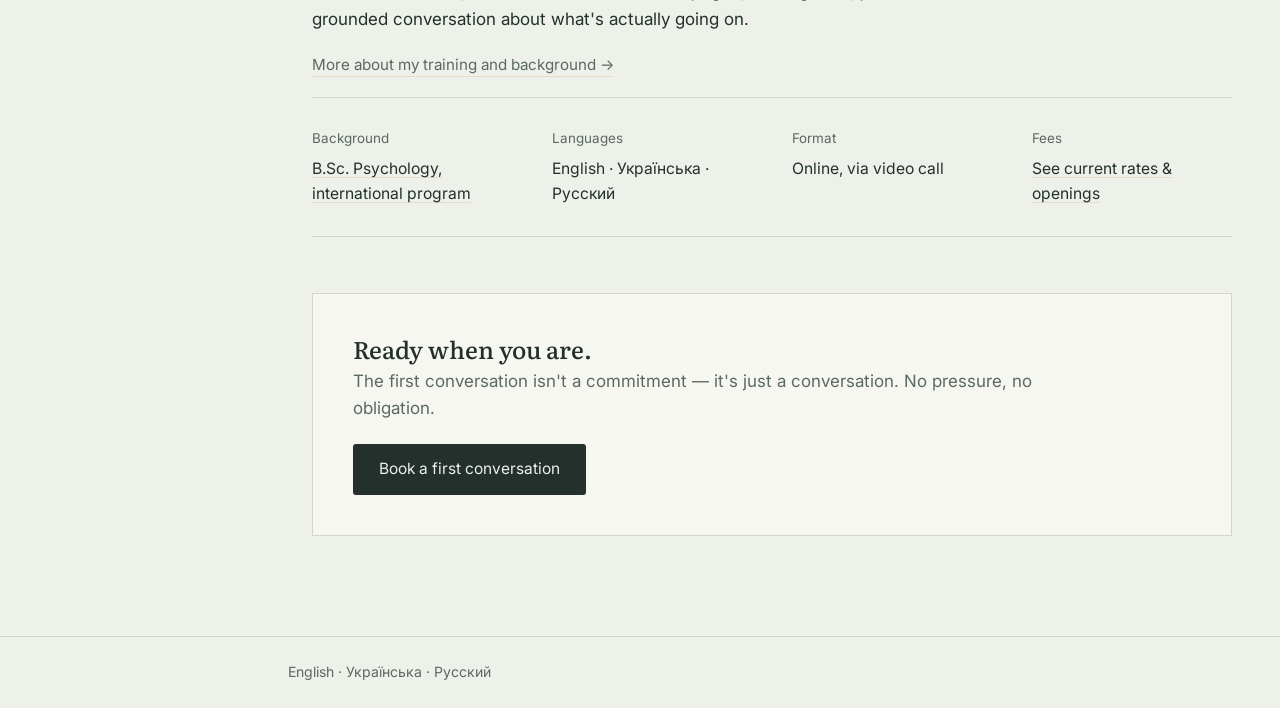
==== commit 97c37f69: "Update index.html" ====
--- a/index.html
+++ b/index.html
@@ -31,7 +31,7 @@
       </div>
     </div>
     <div class="hero-visual">
-      <img class="portrait" src="photo.jpg" width="440" height="440" alt="Portrait of Mykyta Melnik" fetchpriority="high">
+      <img class="portrait" src="photo.jpeg" width="440" height="440" alt="Portrait of Mykyta Melnik" fetchpriority="high">
       <p class="visual-caption"><strong>Mykyta Melnik</strong>Psychological Consultant</p>
     </div>
   </section>
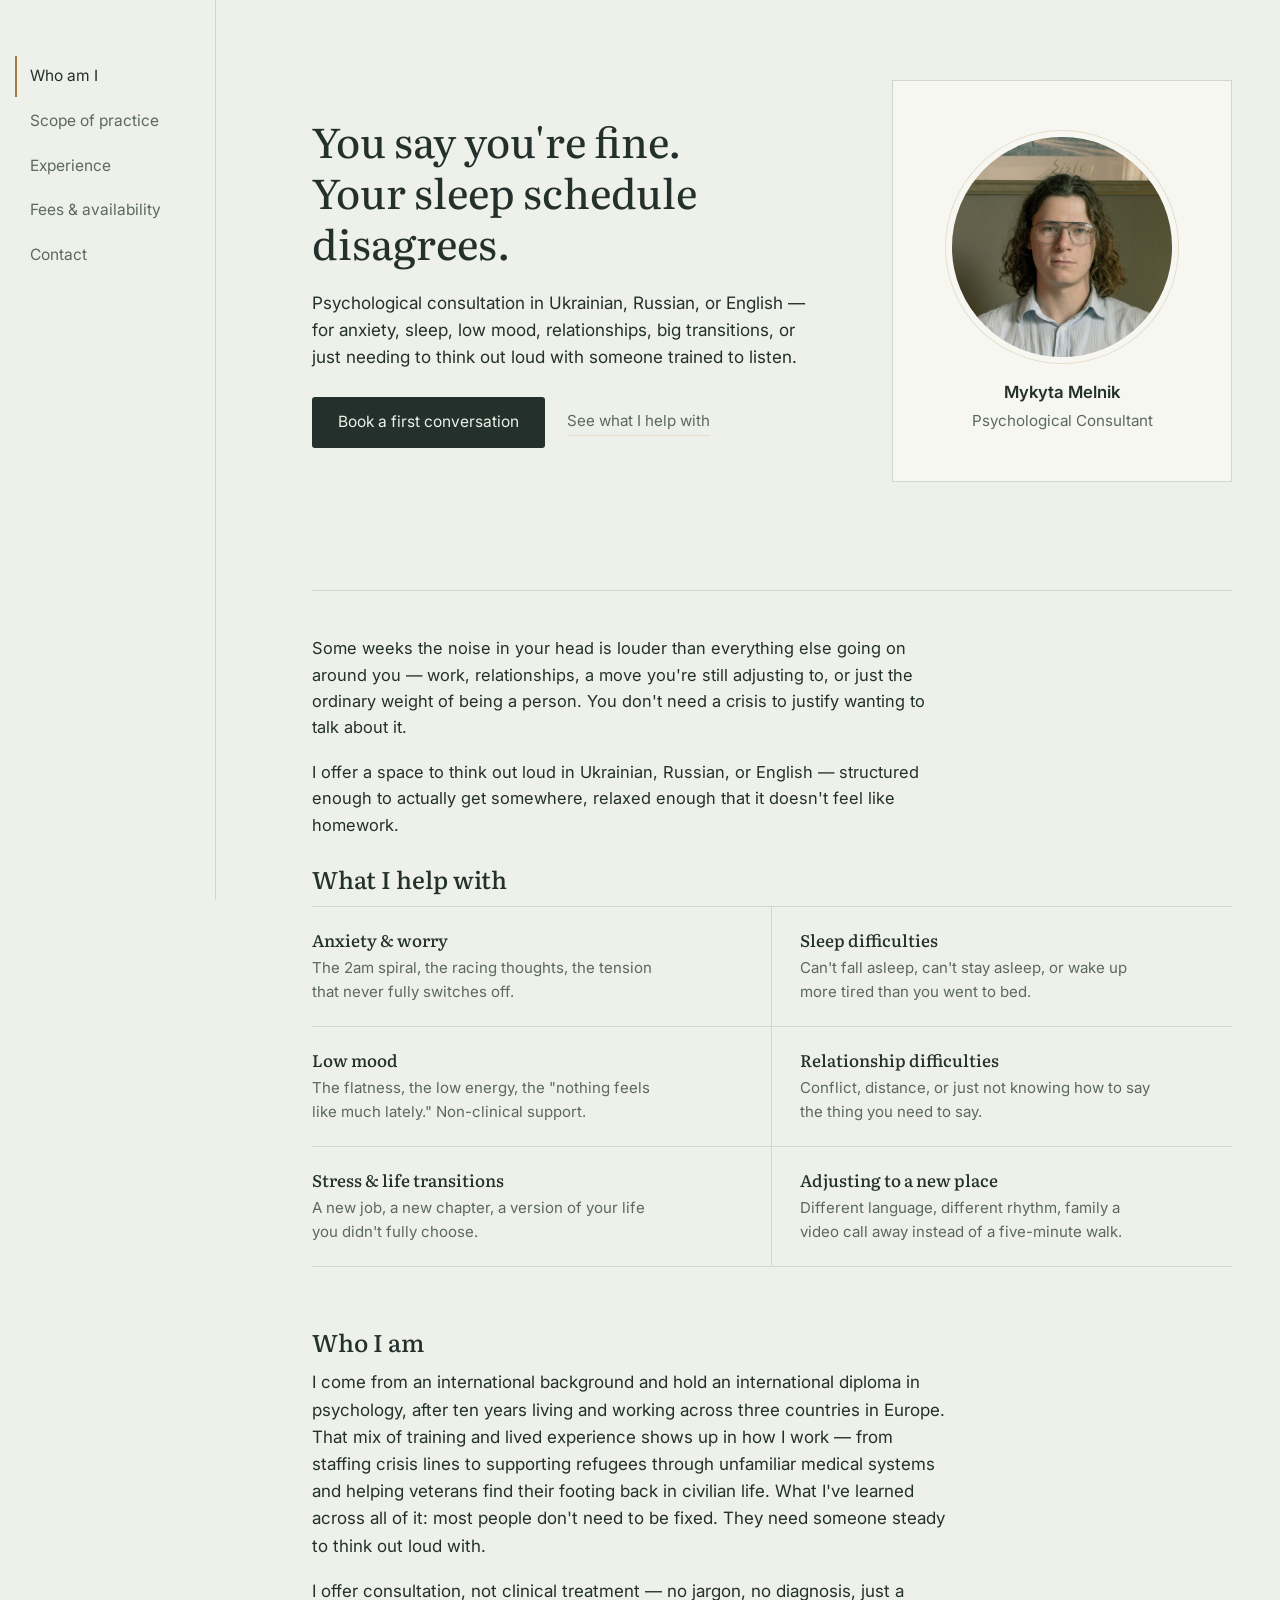
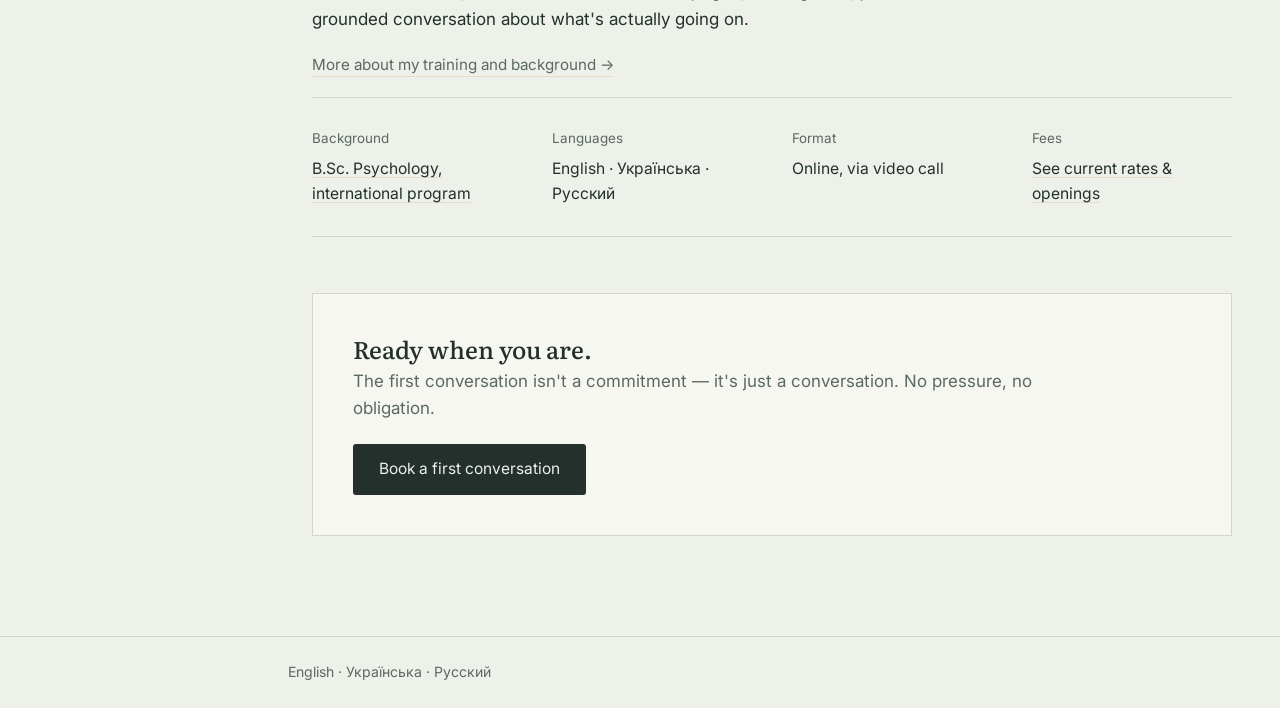
==== commit 1b20fd1d: "Update index.html" ====
--- a/index.html
+++ b/index.html
@@ -31,7 +31,7 @@
       </div>
     </div>
     <div class="hero-visual">
-      <img class="portrait" src="photo.jpeg" width="440" height="440" alt="Portrait of Mykyta Melnik" fetchpriority="high">
+      <img class="portrait" src="IMG_1262.jpeg" width="440" height="440" alt="Portrait of Mykyta Melnik" fetchpriority="high">
       <p class="visual-caption"><strong>Mykyta Melnik</strong>Psychological Consultant</p>
     </div>
   </section>
